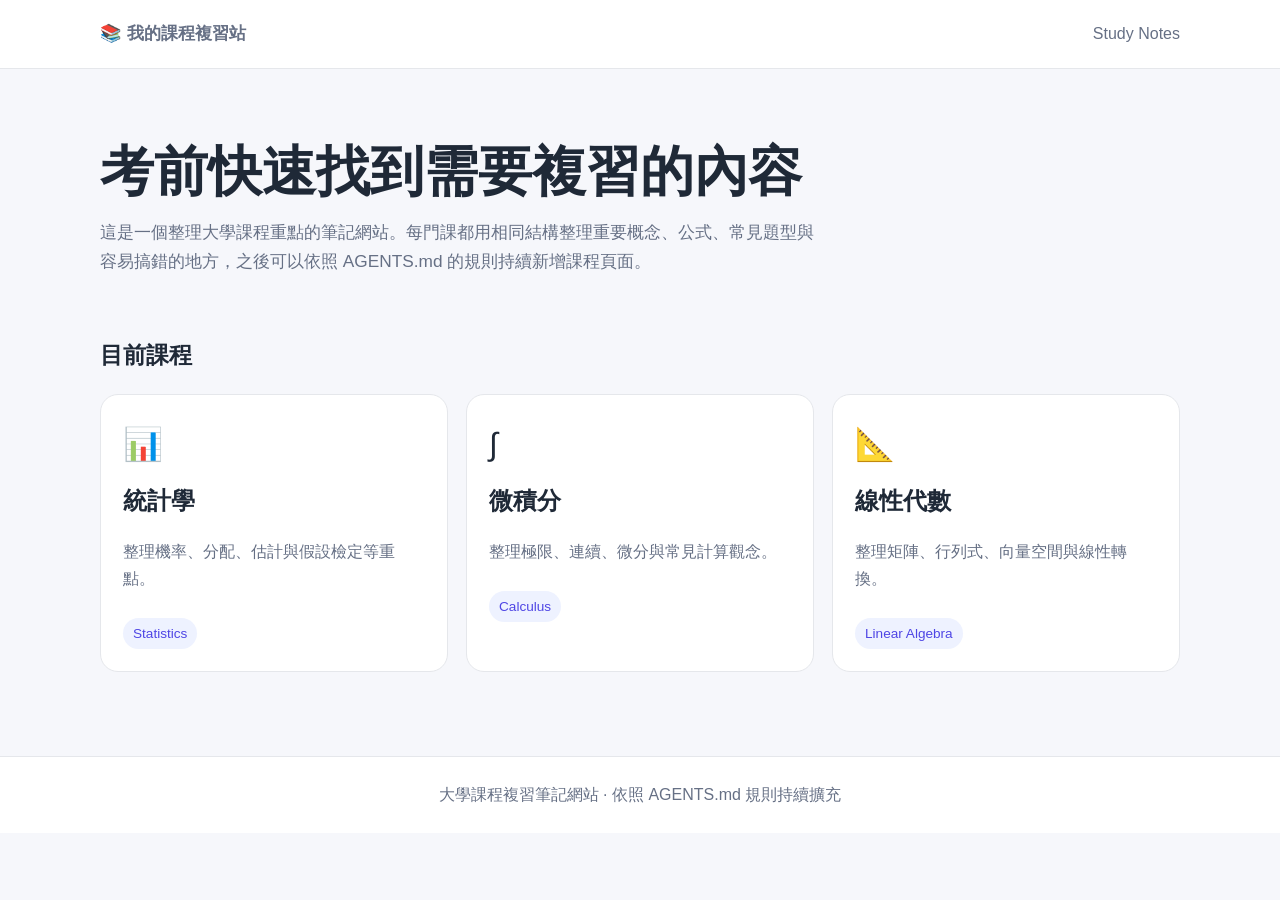
==== index.html @ 4c7b5398 "Add files via upload" ====
<!DOCTYPE html>
<html lang="zh-Hant">
<head>
<meta charset="UTF-8"><meta name="viewport" content="width=device-width, initial-scale=1.0">
<title>我的課程複習站</title><link rel="stylesheet" href="css/style.css">
</head>
<body>
<header><div class="container nav"><a class="brand" href="index.html">📚 我的課程複習站</a><span class="muted">Study Notes</span></div></header>
<main>
<section class="hero"><div class="container"><h1>考前快速找到需要複習的內容</h1>
<p>這是一個整理大學課程重點的筆記網站。每門課都用相同結構整理重要概念、公式、常見題型與容易搞錯的地方，之後可以依照 AGENTS.md 的規則持續新增課程頁面。</p></div></section>
<section class="section"><div class="container"><h2 class="section-title">目前課程</h2><div class="grid">
<a class="course-card" href="pages/statistics.html"><div class="icon">📊</div><h2>統計學</h2><p>整理機率、分配、估計與假設檢定等重點。</p><span class="tag">Statistics</span></a>
<a class="course-card" href="pages/calculus.html"><div class="icon">∫</div><h2>微積分</h2><p>整理極限、連續、微分與常見計算觀念。</p><span class="tag">Calculus</span></a>
<a class="course-card" href="pages/linear-algebra.html"><div class="icon">📐</div><h2>線性代數</h2><p>整理矩陣、行列式、向量空間與線性轉換。</p><span class="tag">Linear Algebra</span></a>
</div></div></section>
</main>
<footer>大學課程複習筆記網站 · 依照 AGENTS.md 規則持續擴充</footer>
</body></html>
---- css/style.css ----
*{box-sizing:border-box}
:root{--bg:#f6f7fb;--card:#fff;--text:#1f2937;--muted:#667085;--primary:#4f46e5;--soft:#eef2ff;--border:#e5e7eb}
body{margin:0;font-family:Arial,"Noto Sans TC",sans-serif;background:var(--bg);color:var(--text);line-height:1.7}
header{background:#fff;border-bottom:1px solid var(--border)}
.container{width:min(1080px,calc(100% - 32px));margin:0 auto}
.nav{min-height:68px;display:flex;align-items:center;justify-content:space-between;gap:20px}
.brand{color:var(--text);text-decoration:none;font-weight:800;font-size:1.08rem}
.nav a{color:var(--muted);text-decoration:none}
.hero{padding:72px 0 36px}
.hero h1{margin:0 0 14px;font-size:clamp(2rem,5vw,3.4rem);line-height:1.15}
.hero p{max-width:720px;margin:0;color:var(--muted);font-size:1.08rem}
.section{padding:24px 0 64px}.section-title{margin:0 0 18px;font-size:1.45rem}
.grid{display:grid;grid-template-columns:repeat(3,1fr);gap:18px}
.course-card,.note-card{background:var(--card);border:1px solid var(--border);border-radius:18px;padding:22px}
.course-card{text-decoration:none;color:inherit;transition:.15s}
.course-card:hover{transform:translateY(-3px);box-shadow:0 12px 28px rgba(31,41,55,.08)}
.course-card .icon{font-size:2rem}.course-card h2{margin:10px 0 8px}
.course-card p,.muted{color:var(--muted)}
.tag{display:inline-block;background:var(--soft);color:var(--primary);border-radius:999px;padding:4px 10px;font-size:.85rem;margin-top:10px}
.page-title{padding:52px 0 20px}.page-title h1{margin-bottom:8px}
.notes{display:grid;gap:18px;padding-bottom:64px}.note-card h2{margin-top:0}.note-card ul{margin-bottom:0}
.formula{background:#f8fafc;border-left:4px solid var(--primary);padding:12px 14px;border-radius:8px;margin:10px 0;font-family:Consolas,monospace}
.back-link{display:inline-block;margin-top:8px;color:var(--primary);text-decoration:none;font-weight:700}
footer{border-top:1px solid var(--border);background:#fff;color:var(--muted);text-align:center;padding:24px 16px;margin-top:20px}
@media(max-width:820px){.grid{grid-template-columns:1fr}.hero{padding-top:48px}}
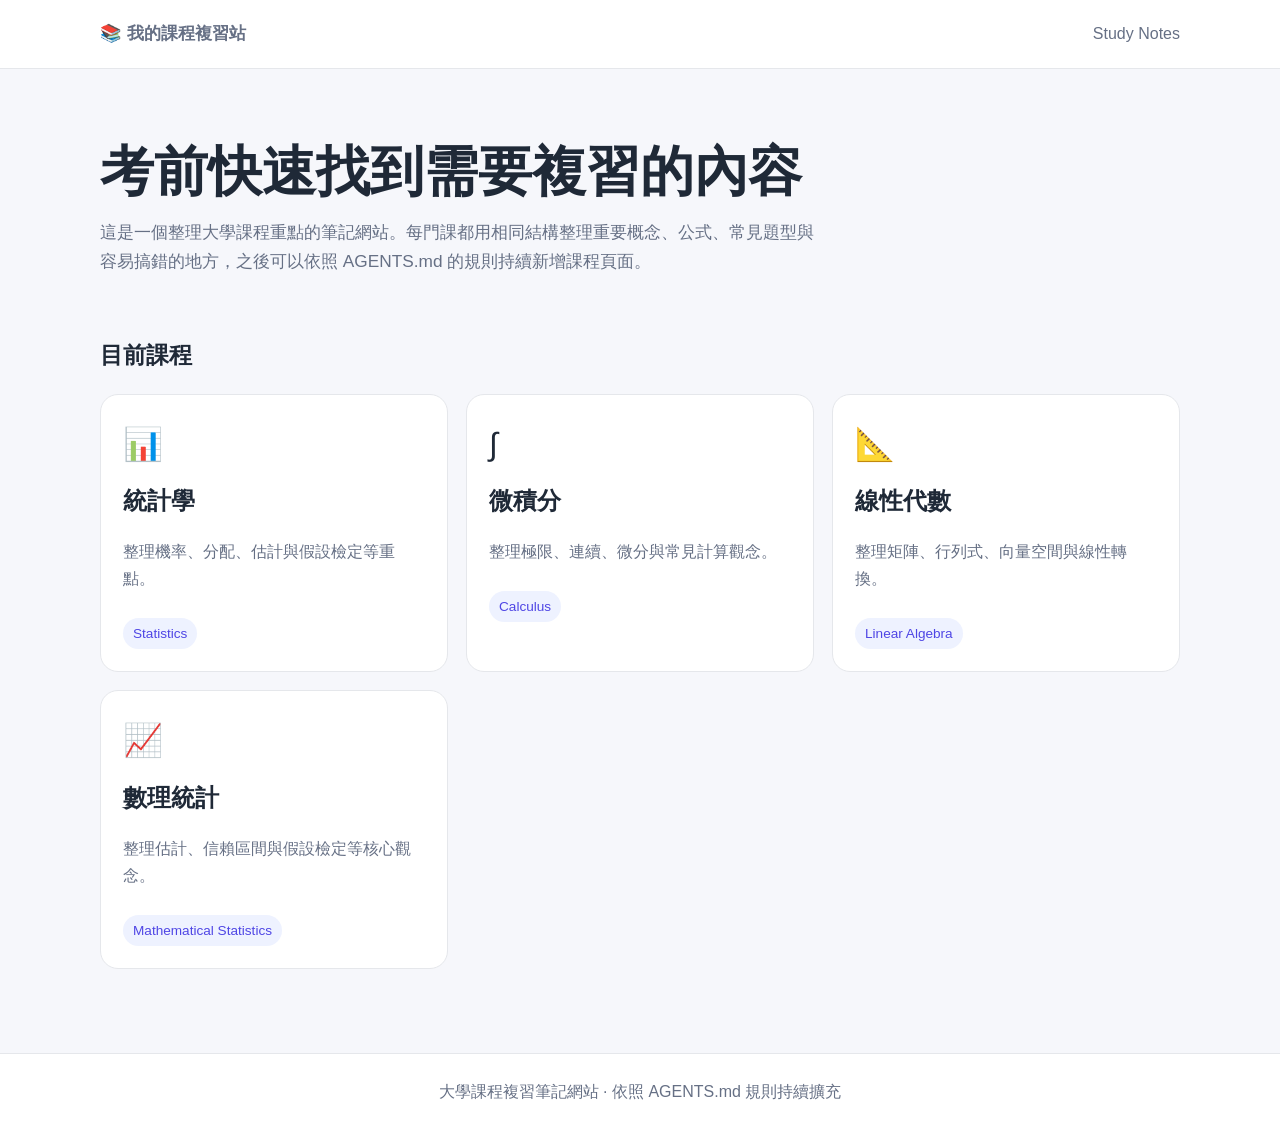
==== commit a869af50: "index.html" ====
--- a/index.html
+++ b/index.html
@@ -13,6 +13,7 @@
 <a class="course-card" href="pages/statistics.html"><div class="icon">📊</div><h2>統計學</h2><p>整理機率、分配、估計與假設檢定等重點。</p><span class="tag">Statistics</span></a>
 <a class="course-card" href="pages/calculus.html"><div class="icon">∫</div><h2>微積分</h2><p>整理極限、連續、微分與常見計算觀念。</p><span class="tag">Calculus</span></a>
 <a class="course-card" href="pages/linear-algebra.html"><div class="icon">📐</div><h2>線性代數</h2><p>整理矩陣、行列式、向量空間與線性轉換。</p><span class="tag">Linear Algebra</span></a>
+<a class="course-card" href="pages/mathematical-statistics.html"><div class="icon">📈</div><h2>數理統計</h2><p>整理估計、信賴區間與假設檢定等核心觀念。</p><span class="tag">Mathematical Statistics</span></a>
 </div></div></section>
 </main>
 <footer>大學課程複習筆記網站 · 依照 AGENTS.md 規則持續擴充</footer>
